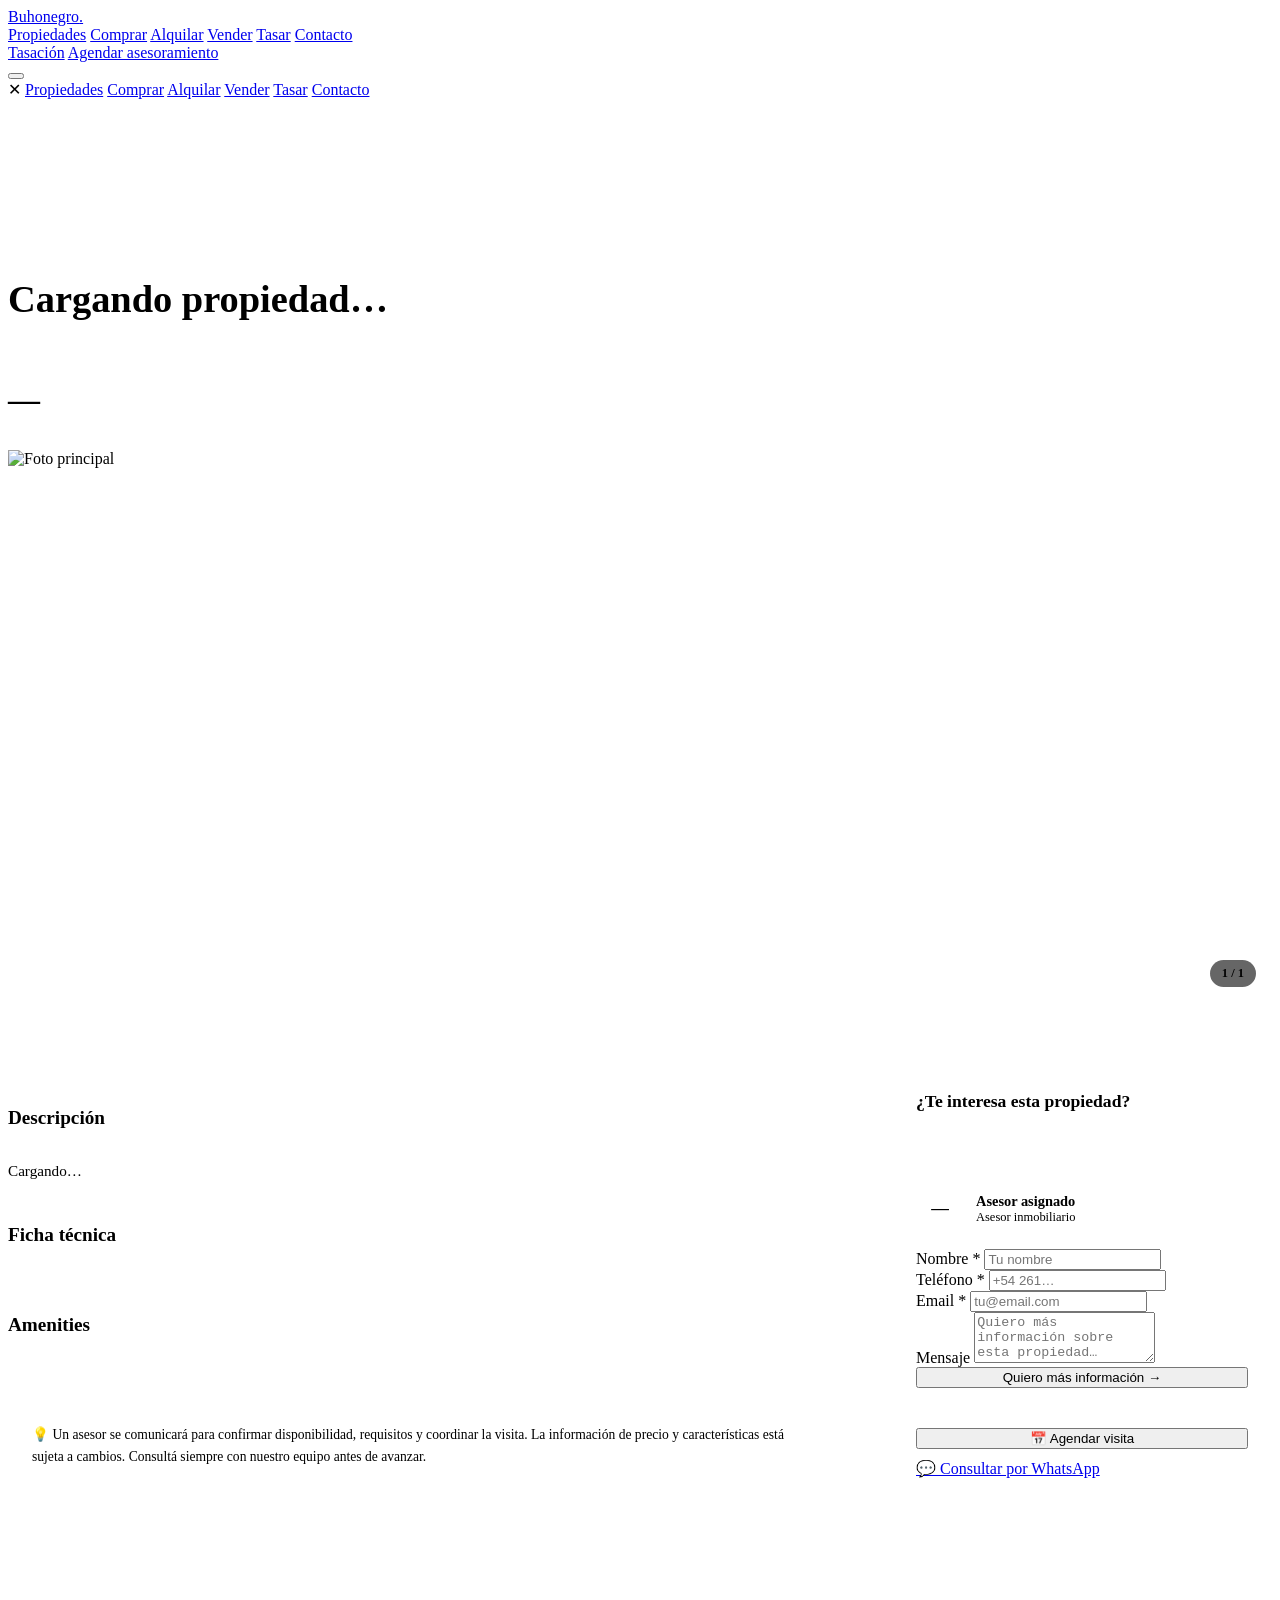
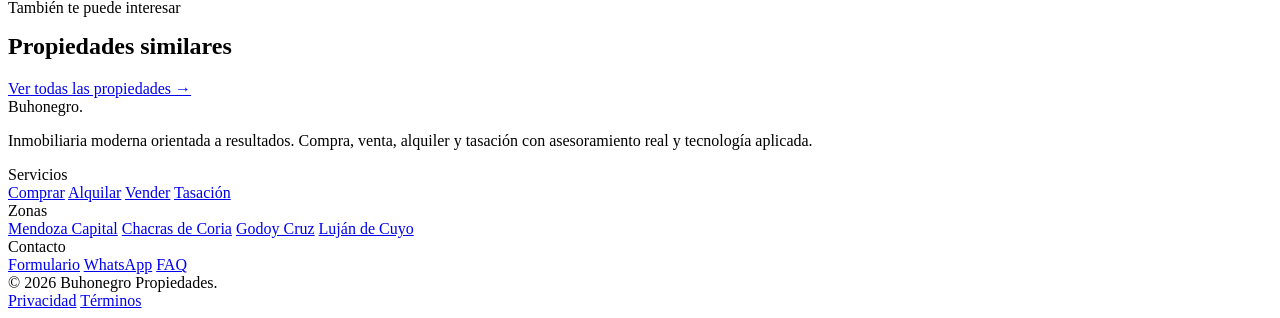
==== propiedad.html @ 172e809d "Add files via upload" ====
<!DOCTYPE html>
<html lang="es">
<head>
  <meta charset="UTF-8" />
  <meta name="viewport" content="width=device-width, initial-scale=1.0" />
  <title>Detalle de propiedad — Buhonegro Propiedades</title>
  <meta name="description" content="Detalle completo de la propiedad. Galería, características, ubicación y formulario de contacto." />
  <link rel="preconnect" href="https://fonts.googleapis.com" />
  <link rel="preconnect" href="https://fonts.gstatic.com" crossorigin />
  <link href="https://fonts.googleapis.com/css2?family=Playfair+Display:wght@400;600;700&family=Inter:wght@400;500;600;700&display=swap" rel="stylesheet" />
  <link rel="stylesheet" href="css/styles.css" />
  <style>
    /* Estilos específicos de ficha */
    .ficha-hero { padding-top: 88px; background: var(--negro); color: var(--blanco); padding-bottom: 0; }
    .ficha-breadcrumb { font-size: .8rem; color: rgba(255,255,255,.45); padding: 20px 0 12px; }
    .ficha-breadcrumb a { color: rgba(255,255,255,.45); transition: color .2s; }
    .ficha-breadcrumb a:hover { color: var(--blanco); }
    .ficha-breadcrumb span { margin: 0 6px; }

    .ficha-header { padding: 16px 0 32px; }
    .ficha-badges { display: flex; gap: 8px; margin-bottom: 14px; }
    .ficha-titulo { font-family: var(--font-titulo); font-size: clamp(1.6rem, 3vw, 2.4rem); font-weight: 700; line-height: 1.2; }
    .ficha-ubicacion { display: flex; align-items: center; gap: 6px; color: rgba(255,255,255,.6); font-size: .9rem; margin-top: 8px; }
    .ficha-precio-bloque { display: flex; align-items: baseline; gap: 12px; margin-top: 16px; }
    .ficha-precio { font-family: var(--font-titulo); font-size: 2rem; font-weight: 700; color: var(--dorado-claro); }
    .ficha-expensas { font-size: .85rem; color: rgba(255,255,255,.5); }

    /* Galería */
    .galeria-wrap { background: var(--negro); padding-bottom: 0; }
    .galeria-principal { position: relative; aspect-ratio: 16/7; overflow: hidden; cursor: pointer; }
    .galeria-principal img { width: 100%; height: 100%; object-fit: cover; transition: transform .5s ease; }
    .galeria-principal:hover img { transform: scale(1.02); }
    .galeria-thumbs { display: flex; gap: 8px; padding: 8px 0 0; overflow-x: auto; }
    .galeria-thumb { width: 120px; flex-shrink: 0; aspect-ratio: 4/3; overflow: hidden; border-radius: 6px; cursor: pointer; opacity: .55; transition: opacity .2s; border: 2px solid transparent; }
    .galeria-thumb:hover, .galeria-thumb.activa { opacity: 1; border-color: var(--dorado); }
    .galeria-thumb img { width: 100%; height: 100%; object-fit: cover; }
    .galeria-contador { position: absolute; bottom: 16px; right: 16px; background: rgba(0,0,0,.6); color: var(--blanco); padding: 6px 12px; border-radius: 999px; font-size: .78rem; font-weight: 600; backdrop-filter: blur(8px); }

    /* Layout de ficha */
    .ficha-body { padding: 56px 0; }
    .ficha-layout { display: grid; grid-template-columns: 1fr 380px; gap: 56px; align-items: start; }
    .ficha-main { }
    .ficha-sidebar { position: sticky; top: 100px; }

    /* Specs */
    .specs-grid { display: grid; grid-template-columns: repeat(3, 1fr); gap: 16px; margin-bottom: 40px; }
    .spec-card { background: var(--crema); border-radius: var(--radio); padding: 18px 16px; text-align: center; }
    .spec-card-valor { font-family: var(--font-titulo); font-size: 1.5rem; font-weight: 700; color: var(--negro); }
    .spec-card-label { font-size: .75rem; color: var(--gris-medio); margin-top: 4px; font-weight: 500; text-transform: uppercase; letter-spacing: .06em; }
    .spec-card-icono { font-size: 1.2rem; margin-bottom: 6px; }

    /* Descripción */
    .ficha-seccion-titulo { font-family: var(--font-titulo); font-size: 1.2rem; font-weight: 700; margin-bottom: 16px; padding-bottom: 12px; border-bottom: 2px solid var(--beige); }
    .ficha-descripcion { font-size: .95rem; color: var(--gris-oscuro); line-height: 1.8; margin-bottom: 40px; }

    /* Amenities */
    .amenities-lista { display: grid; grid-template-columns: repeat(2, 1fr); gap: 10px; margin-bottom: 40px; }
    .amenity-item { display: flex; align-items: center; gap: 8px; font-size: .88rem; color: var(--gris-oscuro); }
    .amenity-check { color: var(--dorado); font-weight: 700; }

    /* Ficha técnica */
    .ficha-tecnica { display: grid; grid-template-columns: 1fr 1fr; gap: 12px; margin-bottom: 40px; }
    .ficha-fila { display: flex; justify-content: space-between; align-items: center; padding: 12px 0; border-bottom: 1px solid var(--beige); }
    .ficha-fila-label { font-size: .83rem; color: var(--gris-medio); font-weight: 500; }
    .ficha-fila-valor { font-size: .88rem; font-weight: 600; color: var(--negro); }

    /* Sidebar card */
    .sidebar-card { background: var(--blanco); border-radius: var(--radio-lg); box-shadow: var(--sombra-l); overflow: hidden; }
    .sidebar-card-header { background: var(--negro); color: var(--blanco); padding: 24px; }
    .sidebar-card-titulo { font-family: var(--font-titulo); font-size: 1.1rem; font-weight: 700; margin-bottom: 6px; }
    .sidebar-card-micro { font-size: .8rem; color: rgba(255,255,255,.6); line-height: 1.5; }
    .sidebar-card-body { padding: 24px; }
    .sidebar-acciones { display: flex; flex-direction: column; gap: 10px; margin-top: 20px; padding-top: 20px; border-top: 1px solid var(--beige); }
    .asesor-info { display: flex; align-items: center; gap: 12px; margin-bottom: 16px; }
    .asesor-avatar { width: 48px; height: 48px; border-radius: 50%; background: var(--beige); display: flex; align-items: center; justify-content: center; font-family: var(--font-titulo); font-size: 1.1rem; font-weight: 700; color: var(--dorado); flex-shrink: 0; }
    .asesor-nombre { font-weight: 700; font-size: .9rem; }
    .asesor-rol { font-size: .78rem; color: var(--gris-medio); }

    /* Propiedades similares */
    .similares-grid { display: grid; grid-template-columns: repeat(3, 1fr); gap: 20px; }

    @media (max-width: 900px) {
      .ficha-layout { grid-template-columns: 1fr; }
      .ficha-sidebar { position: relative; top: 0; }
      .specs-grid { grid-template-columns: repeat(2, 1fr); }
      .similares-grid { grid-template-columns: 1fr 1fr; }
      .ficha-tecnica { grid-template-columns: 1fr; }
    }
    @media (max-width: 600px) {
      .specs-grid { grid-template-columns: repeat(2, 1fr); }
      .similares-grid { grid-template-columns: 1fr; }
      .amenities-lista { grid-template-columns: 1fr; }
    }
  </style>
</head>
<body>

<!-- HEADER reutilizado -->
<header id="header">
  <div class="container">
    <div class="header-inner">
      <a href="index.html" class="logo">Buhonegro<span>.</span></a>
      <nav id="nav-desktop">
        <a href="index.html#propiedades" class="nav-link">Propiedades</a>
        <a href="index.html#comprar"     class="nav-link">Comprar</a>
        <a href="index.html#alquilar"    class="nav-link">Alquilar</a>
        <a href="index.html#vender"      class="nav-link">Vender</a>
        <a href="index.html#tasacion"    class="nav-link">Tasar</a>
        <a href="index.html#contacto"    class="nav-link">Contacto</a>
      </nav>
      <div class="header-ctas">
        <a href="index.html#tasacion" class="btn-header-secundario">Tasación</a>
        <a href="index.html#contacto" class="btn-header-primario">Agendar asesoramiento</a>
      </div>
      <button class="menu-toggle" id="menu-toggle" aria-label="Abrir menú">
        <span></span><span></span><span></span>
      </button>
    </div>
  </div>
</header>

<div class="nav-mobile" id="nav-mobile">
  <span class="nav-mobile-close" id="nav-mobile-close">✕</span>
  <a href="index.html#propiedades" class="nav-link">Propiedades</a>
  <a href="index.html#comprar"     class="nav-link">Comprar</a>
  <a href="index.html#alquilar"    class="nav-link">Alquilar</a>
  <a href="index.html#vender"      class="nav-link">Vender</a>
  <a href="index.html#tasacion"    class="nav-link">Tasar</a>
  <a href="index.html#contacto"    class="nav-link">Contacto</a>
</div>


<!-- HERO / HEADER FICHA -->
<div class="ficha-hero">
  <div class="container">
    <div class="ficha-breadcrumb">
      <a href="index.html">Inicio</a>
      <span>/</span>
      <a href="index.html#propiedades">Propiedades</a>
      <span>/</span>
      <span id="breadcrumb-titulo">Cargando…</span>
    </div>
    <div class="ficha-header">
      <div class="ficha-badges" id="ficha-badges"></div>
      <h1 class="ficha-titulo" id="ficha-titulo">Cargando propiedad…</h1>
      <div class="ficha-ubicacion" id="ficha-ubicacion">
        <svg width="14" height="14" viewBox="0 0 24 24" fill="none" stroke="currentColor" stroke-width="2.5"><path d="M21 10c0 7-9 13-9 13s-9-6-9-13a9 9 0 0118 0z"/><circle cx="12" cy="10" r="3"/></svg>
        <span id="ficha-ubicacion-texto">—</span>
      </div>
      <div class="ficha-precio-bloque">
        <div class="ficha-precio" id="ficha-precio">—</div>
        <div class="ficha-expensas" id="ficha-expensas"></div>
      </div>
    </div>
  </div>

  <!-- Galería -->
  <div class="galeria-wrap">
    <div class="container">
      <div class="galeria-principal" id="galeria-principal">
        <img id="galeria-img-principal" src="" alt="Foto principal" />
        <div class="galeria-contador" id="galeria-contador">1 / 1</div>
      </div>
      <div class="galeria-thumbs" id="galeria-thumbs"></div>
    </div>
  </div>
</div>


<!-- CUERPO DE FICHA -->
<div class="ficha-body">
  <div class="container">
    <div class="ficha-layout">

      <!-- Columna principal -->
      <div class="ficha-main">

        <!-- Specs destacadas -->
        <div class="specs-grid" id="specs-grid"></div>

        <!-- Descripción -->
        <div>
          <div class="ficha-seccion-titulo">Descripción</div>
          <p class="ficha-descripcion" id="ficha-descripcion">Cargando…</p>
        </div>

        <!-- Ficha técnica -->
        <div>
          <div class="ficha-seccion-titulo">Ficha técnica</div>
          <div class="ficha-tecnica" id="ficha-tecnica"></div>
        </div>

        <!-- Amenities -->
        <div id="seccion-amenities" class="hidden">
          <div class="ficha-seccion-titulo">Amenities</div>
          <div class="amenities-lista" id="amenities-lista"></div>
        </div>

        <!-- Microcopy -->
        <div style="background:var(--crema);border-radius:var(--radio);padding:20px 24px;margin-bottom:40px;font-size:.85rem;color:var(--gris-medio);line-height:1.6;">
          💡 Un asesor se comunicará para confirmar disponibilidad, requisitos y coordinar la visita. La información de precio y características está sujeta a cambios. Consultá siempre con nuestro equipo antes de avanzar.
        </div>

      </div><!-- /.ficha-main -->


      <!-- Sidebar fijo -->
      <aside class="ficha-sidebar">
        <div class="sidebar-card">
          <div class="sidebar-card-header">
            <div class="sidebar-card-titulo">¿Te interesa esta propiedad?</div>
            <div class="sidebar-card-micro">Completá el formulario y un asesor te responde a la brevedad.</div>
          </div>
          <div class="sidebar-card-body">
            <div class="asesor-info" id="asesor-info">
              <div class="asesor-avatar" id="asesor-avatar">—</div>
              <div>
                <div class="asesor-nombre" id="asesor-nombre">Asesor asignado</div>
                <div class="asesor-rol">Asesor inmobiliario</div>
              </div>
            </div>

            <form id="form-ficha" data-canal="ficha">
              <input type="hidden" name="propiedadConsultada" id="campo-propiedad-id" value="" />
              <div class="campo">
                <label>Nombre *</label>
                <input type="text" name="nombre" required placeholder="Tu nombre" />
              </div>
              <div class="campo">
                <label>Teléfono *</label>
                <input type="tel" name="telefono" required placeholder="+54 261…" />
              </div>
              <div class="campo">
                <label>Email *</label>
                <input type="email" name="email" required placeholder="tu@email.com" />
              </div>
              <div class="campo">
                <label>Mensaje</label>
                <textarea name="mensaje" rows="3" placeholder="Quiero más información sobre esta propiedad…"></textarea>
              </div>
              <button type="submit" class="btn btn-primario" style="width:100%;justify-content:center;">Quiero más información →</button>
            </form>

            <div class="sidebar-acciones">
              <button id="btn-agendar-visita" class="btn btn-dorado" style="justify-content:center;">📅 Agendar visita</button>
              <a id="btn-wsp-ficha" href="#" class="btn btn-wsp" style="justify-content:center;" target="_blank">💬 Consultar por WhatsApp</a>
            </div>
          </div>
        </div>
      </aside>

    </div><!-- /.ficha-layout -->
  </div><!-- /.container -->
</div><!-- /.ficha-body -->


<!-- PROPIEDADES SIMILARES -->
<section class="seccion seccion-beige">
  <div class="container">
    <div class="seccion-header">
      <p class="eyebrow">También te puede interesar</p>
      <h2 class="titulo-md" style="margin-top:8px;">Propiedades similares</h2>
    </div>
    <div class="similares-grid" id="similares-grid"></div>
    <div class="text-center mt-48">
      <a href="index.html#propiedades" class="btn btn-borde btn-lg">Ver todas las propiedades →</a>
    </div>
  </div>
</section>


<!-- FOOTER -->
<footer id="footer">
  <div class="container">
    <div class="footer-grid">
      <div>
        <div class="footer-logo">Buhonegro<span>.</span></div>
        <p class="footer-desc">Inmobiliaria moderna orientada a resultados. Compra, venta, alquiler y tasación con asesoramiento real y tecnología aplicada.</p>
      </div>
      <div>
        <div class="footer-col-titulo">Servicios</div>
        <div class="footer-links">
          <a href="index.html#comprar"   class="footer-link">Comprar</a>
          <a href="index.html#alquilar"  class="footer-link">Alquilar</a>
          <a href="index.html#vender"    class="footer-link">Vender</a>
          <a href="index.html#tasacion"  class="footer-link">Tasación</a>
        </div>
      </div>
      <div>
        <div class="footer-col-titulo">Zonas</div>
        <div class="footer-links">
          <a href="index.html#zonas" class="footer-link">Mendoza Capital</a>
          <a href="index.html#zonas" class="footer-link">Chacras de Coria</a>
          <a href="index.html#zonas" class="footer-link">Godoy Cruz</a>
          <a href="index.html#zonas" class="footer-link">Luján de Cuyo</a>
        </div>
      </div>
      <div>
        <div class="footer-col-titulo">Contacto</div>
        <div class="footer-links">
          <a href="index.html#contacto" class="footer-link">Formulario</a>
          <a href="#" class="footer-link" id="footer-wsp">WhatsApp</a>
          <a href="index.html#faq"      class="footer-link">FAQ</a>
        </div>
      </div>
    </div>
    <div class="footer-bottom">
      <div class="footer-copy">© 2026 Buhonegro Propiedades.</div>
      <div class="footer-legal">
        <a href="#">Privacidad</a>
        <a href="#">Términos</a>
      </div>
    </div>
  </div>
</footer>

<div class="toast" id="toast"></div>

<script src="js/data.js"></script>
<script>
// ── Lógica de ficha individual ────────────────────────────────

document.addEventListener('DOMContentLoaded', () => {
  initHeaderFicha();
  initMenuMobileFicha();
  cargarPropiedad();
});

function initHeaderFicha() {
  const header = document.getElementById('header');
  if (!header) return;
  const onScroll = () => header.classList.toggle('scrolled', window.scrollY > 60);
  window.addEventListener('scroll', onScroll, { passive: true });
  onScroll();
}

function initMenuMobileFicha() {
  const toggle = document.getElementById('menu-toggle');
  const nav    = document.getElementById('nav-mobile');
  const close  = document.getElementById('nav-mobile-close');
  if (!toggle || !nav) return;
  toggle.addEventListener('click', () => nav.classList.add('abierto'));
  close?.addEventListener('click',  () => nav.classList.remove('abierto'));
}

function cargarPropiedad() {
  const params = new URLSearchParams(window.location.search);
  const id = params.get('id');

  const prop = id ? PROPIEDADES.find(p => p.id === id) : PROPIEDADES[0];

  if (!prop) {
    document.getElementById('ficha-titulo').textContent = 'Propiedad no encontrada';
    return;
  }

  // Meta / title
  document.title = `${prop.titulo} — Buhonegro Propiedades`;

  // Breadcrumb
  document.getElementById('breadcrumb-titulo').textContent = prop.titulo;

  // Badges
  const badges = document.getElementById('ficha-badges');
  const op = prop.tipoOperacion === 'venta' ? 'Venta' : 'Alquiler';
  const cls = prop.tipoOperacion === 'venta' ? 'badge-venta' : 'badge-alquiler';
  badges.innerHTML = `<span class="card-badge ${cls}" style="position:relative;top:auto;left:auto;">${op}</span>
    ${prop.destacado ? '<span class="card-badge badge-destacada" style="position:relative;top:auto;left:auto;">⭐ Destacada</span>' : ''}`;

  // Título y ubicación
  document.getElementById('ficha-titulo').textContent = prop.titulo;
  document.getElementById('ficha-ubicacion-texto').textContent = `${prop.barrio}, ${prop.localidad}`;
  document.getElementById('ficha-descripcion').textContent = prop.descripcion;

  // Precio
  const sym = prop.moneda === 'USD' ? 'USD ' : '$ ';
  document.getElementById('ficha-precio').textContent = sym + prop.precio.toLocaleString('es-AR');
  if (prop.expensas) {
    document.getElementById('ficha-expensas').textContent = `+ $${prop.expensas.toLocaleString('es-AR')} expensas`;
  }

  // Galería
  construirGaleria(prop);

  // Specs grid
  construirSpecs(prop);

  // Ficha técnica
  construirFichaTecnica(prop);

  // Amenities
  if (prop.amenities?.length) {
    const sec = document.getElementById('seccion-amenities');
    const lista = document.getElementById('amenities-lista');
    sec.classList.remove('hidden');
    prop.amenities.forEach(a => {
      const div = document.createElement('div');
      div.className = 'amenity-item';
      div.innerHTML = `<span class="amenity-check">✓</span> ${a}`;
      lista.appendChild(div);
    });
  }

  // Asesor
  const asesor = prop.asesorAsignado || 'Equipo Buhonegro';
  const iniciales = asesor.split(' ').map(n => n[0]).join('').slice(0,2);
  document.getElementById('asesor-avatar').textContent = iniciales;
  document.getElementById('asesor-nombre').textContent = asesor;

  // Campo oculto formulario
  document.getElementById('campo-propiedad-id').value = prop.id;

  // WhatsApp
  const wspUrl = `https://wa.me/${CONFIG.whatsapp}?text=Hola%2C%20me%20interesa%20la%20propiedad%20"${encodeURIComponent(prop.titulo)}"`;
  const btnWsp = document.getElementById('btn-wsp-ficha');
  if (btnWsp) btnWsp.href = wspUrl;
  const footerWsp = document.getElementById('footer-wsp');
  if (footerWsp) footerWsp.href = wspUrl;

  // Agendar visita
  document.getElementById('btn-agendar-visita')?.addEventListener('click', () => {
    const msg = `Hola%2C%20quiero%20agendar%20una%20visita%20para%20la%20propiedad%20"${encodeURIComponent(prop.titulo)}"`;
    window.open(`https://wa.me/${CONFIG.whatsapp}?text=${msg}`, '_blank');
  });

  // Formulario
  document.getElementById('form-ficha')?.addEventListener('submit', async e => {
    e.preventDefault();
    const form = e.target;
    const btn = form.querySelector('button[type="submit"]');
    const original = btn.textContent;
    btn.textContent = 'Enviando…'; btn.disabled = true;

    const data = Object.fromEntries(new FormData(form));
    const lead = {
      ...data,
      tipoConsulta: 'ficha',
      canalOrigen: 'ficha',
      propiedadConsultada: prop.id,
      fechaConsulta: new Date().toISOString(),
    };

    try {
      if (CONFIG.webhook && CONFIG.webhook !== 'https://tu-webhook-aqui.com/leads') {
        await fetch(CONFIG.webhook, { method: 'POST', headers: { 'Content-Type': 'application/json' }, body: JSON.stringify(lead) });
      }
      const leads = JSON.parse(localStorage.getItem('buhonegro_leads') || '[]');
      leads.push(lead);
      localStorage.setItem('buhonegro_leads', JSON.stringify(leads));
      form.reset();
      mostrarToastFicha('✅ Consulta enviada. Te respondemos pronto.', 'exito');
    } catch {
      mostrarToastFicha('Hubo un error. Contactanos por WhatsApp.', 'error');
    } finally {
      btn.textContent = original; btn.disabled = false;
    }
  });

  // Similares
  construirSimilares(prop);
}

function construirGaleria(prop) {
  const imgs = prop.imagenes?.length ? prop.imagenes : ['https://images.unsplash.com/photo-1560518883-ce09059eeffa?w=800&q=80'];
  const principal = document.getElementById('galeria-img-principal');
  const thumbs = document.getElementById('galeria-thumbs');
  const contador = document.getElementById('galeria-contador');
  let actual = 0;

  function setImagen(i) {
    actual = i;
    principal.src = imgs[i];
    contador.textContent = `${i + 1} / ${imgs.length}`;
    thumbs.querySelectorAll('.galeria-thumb').forEach((t, j) => t.classList.toggle('activa', j === i));
  }

  principal.src = imgs[0];
  contador.textContent = `1 / ${imgs.length}`;
  principal.parentElement.addEventListener('click', () => setImagen((actual + 1) % imgs.length));

  imgs.forEach((src, i) => {
    const div = document.createElement('div');
    div.className = `galeria-thumb${i === 0 ? ' activa' : ''}`;
    div.innerHTML = `<img src="${src}" alt="Foto ${i+1}" loading="lazy" />`;
    div.addEventListener('click', () => setImagen(i));
    thumbs.appendChild(div);
  });
}

function construirSpecs(prop) {
  const grid = document.getElementById('specs-grid');
  const specs = [
    { icono: '📐', valor: prop.superficieCubierta ? `${prop.superficieCubierta} m²` : '—', label: 'Sup. cubierta' },
    { icono: '🌿', valor: prop.superficieTotal ? `${prop.superficieTotal} m²` : '—', label: 'Sup. total' },
    { icono: '🛏', valor: prop.dormitorios || '—', label: 'Dormitorios' },
    { icono: '🚿', valor: prop.banos || '—', label: 'Baños' },
    { icono: '🚗', valor: prop.cocheras || '—', label: 'Cocheras' },
    { icono: '🏠', valor: prop.ambientes || '—', label: 'Ambientes' },
  ];
  specs.forEach(s => {
    const card = document.createElement('div');
    card.className = 'spec-card';
    card.innerHTML = `<div class="spec-card-icono">${s.icono}</div><div class="spec-card-valor">${s.valor}</div><div class="spec-card-label">${s.label}</div>`;
    grid.appendChild(card);
  });
}

function construirFichaTecnica(prop) {
  const items = [
    ['Operación', prop.tipoOperacion === 'venta' ? 'Venta' : 'Alquiler'],
    ['Tipo', prop.tipoPropiedad],
    ['Localidad', prop.localidad],
    ['Barrio', prop.barrio],
    ['Ambientes', prop.ambientes || '—'],
    ['Dormitorios', prop.dormitorios || '—'],
    ['Baños', prop.banos || '—'],
    ['Cocheras', prop.cocheras || '—'],
    ['Sup. cubierta', prop.superficieCubierta ? `${prop.superficieCubierta} m²` : '—'],
    ['Sup. total', prop.superficieTotal ? `${prop.superficieTotal} m²` : '—'],
    ['Moneda', prop.moneda || '—'],
    ['Expensas', prop.expensas ? `$${prop.expensas.toLocaleString('es-AR')}` : 'Sin expensas'],
    ['Estado', prop.disponible ? 'Disponible' : 'No disponible'],
    ['Asesor asignado', prop.asesorAsignado || '—'],
  ];

  const cont = document.getElementById('ficha-tecnica');
  const col1 = document.createElement('div');
  const col2 = document.createElement('div');

  items.forEach((item, i) => {
    const fila = document.createElement('div');
    fila.className = 'ficha-fila';
    fila.innerHTML = `<span class="ficha-fila-label">${item[0]}</span><span class="ficha-fila-valor">${item[1]}</span>`;
    (i % 2 === 0 ? col1 : col2).appendChild(fila);
  });

  cont.appendChild(col1);
  cont.appendChild(col2);
}

function construirSimilares(prop) {
  const grid = document.getElementById('similares-grid');
  if (!grid) return;
  const similares = PROPIEDADES.filter(p => p.id !== prop.id && p.tipoOperacion === prop.tipoOperacion && p.disponible).slice(0, 3);
  similares.forEach(p => {
    const img = p.imagenes[0] || '';
    const sym = p.moneda === 'USD' ? 'USD ' : '$ ';
    const card = document.createElement('article');
    card.className = 'card-propiedad';
    card.innerHTML = `
      <div class="card-imagen" style="aspect-ratio:4/3;">
        <img src="${img}" alt="${p.titulo}" loading="lazy" />
        <span class="card-badge ${p.tipoOperacion === 'venta' ? 'badge-venta' : 'badge-alquiler'}">${p.tipoOperacion === 'venta' ? 'Venta' : 'Alquiler'}</span>
      </div>
      <div class="card-body">
        <div class="card-precio">${sym}${p.precio.toLocaleString('es-AR')}</div>
        <h3 class="card-titulo">${p.titulo}</h3>
        <div class="card-ubicacion">${p.barrio}, ${p.localidad}</div>
        <div class="card-actions" style="margin-top:14px;">
          <a href="${p.linkDetalle}" class="btn btn-primario btn-sm">Ver propiedad</a>
        </div>
      </div>`;
    grid.appendChild(card);
  });
}

function mostrarToastFicha(msg, tipo) {
  const t = document.getElementById('toast');
  if (!t) return;
  t.textContent = msg;
  t.className = `toast ${tipo} visible`;
  setTimeout(() => t.classList.remove('visible'), 4000);
}
</script>
</body>
</html>
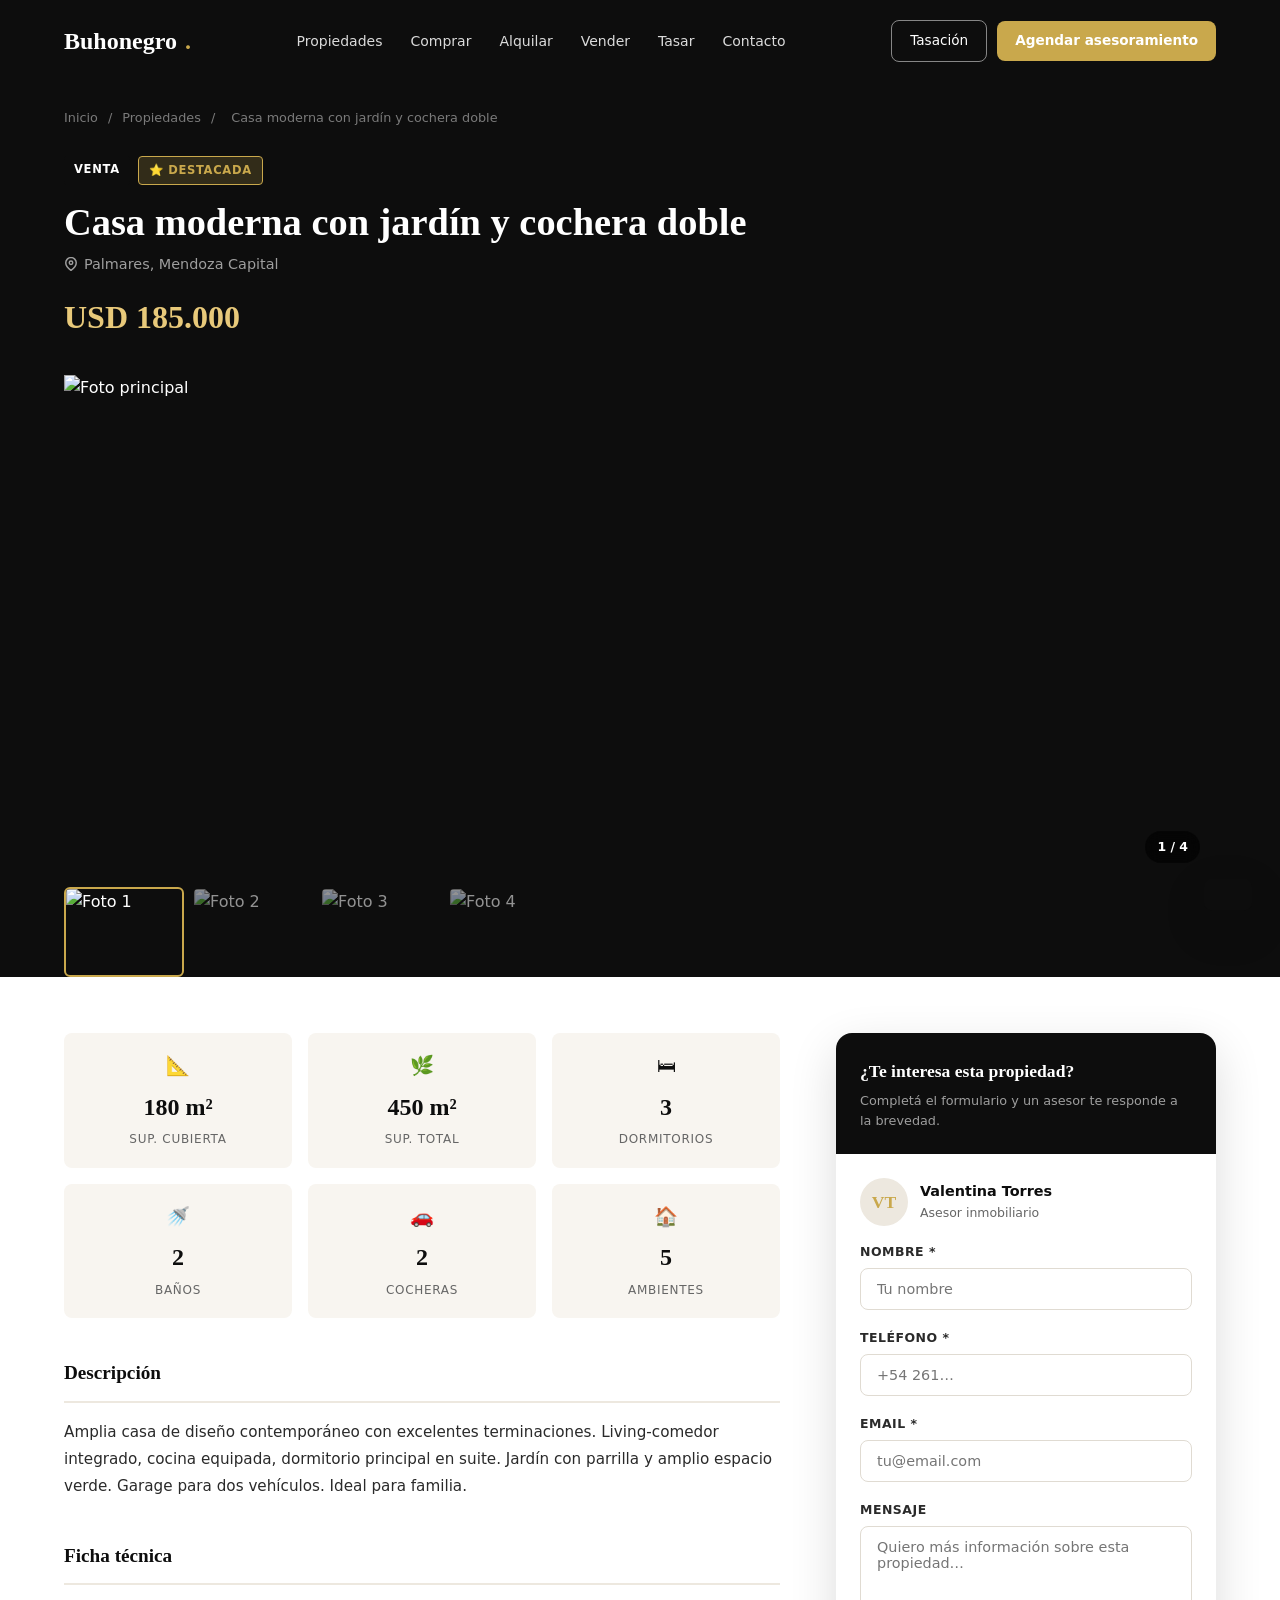
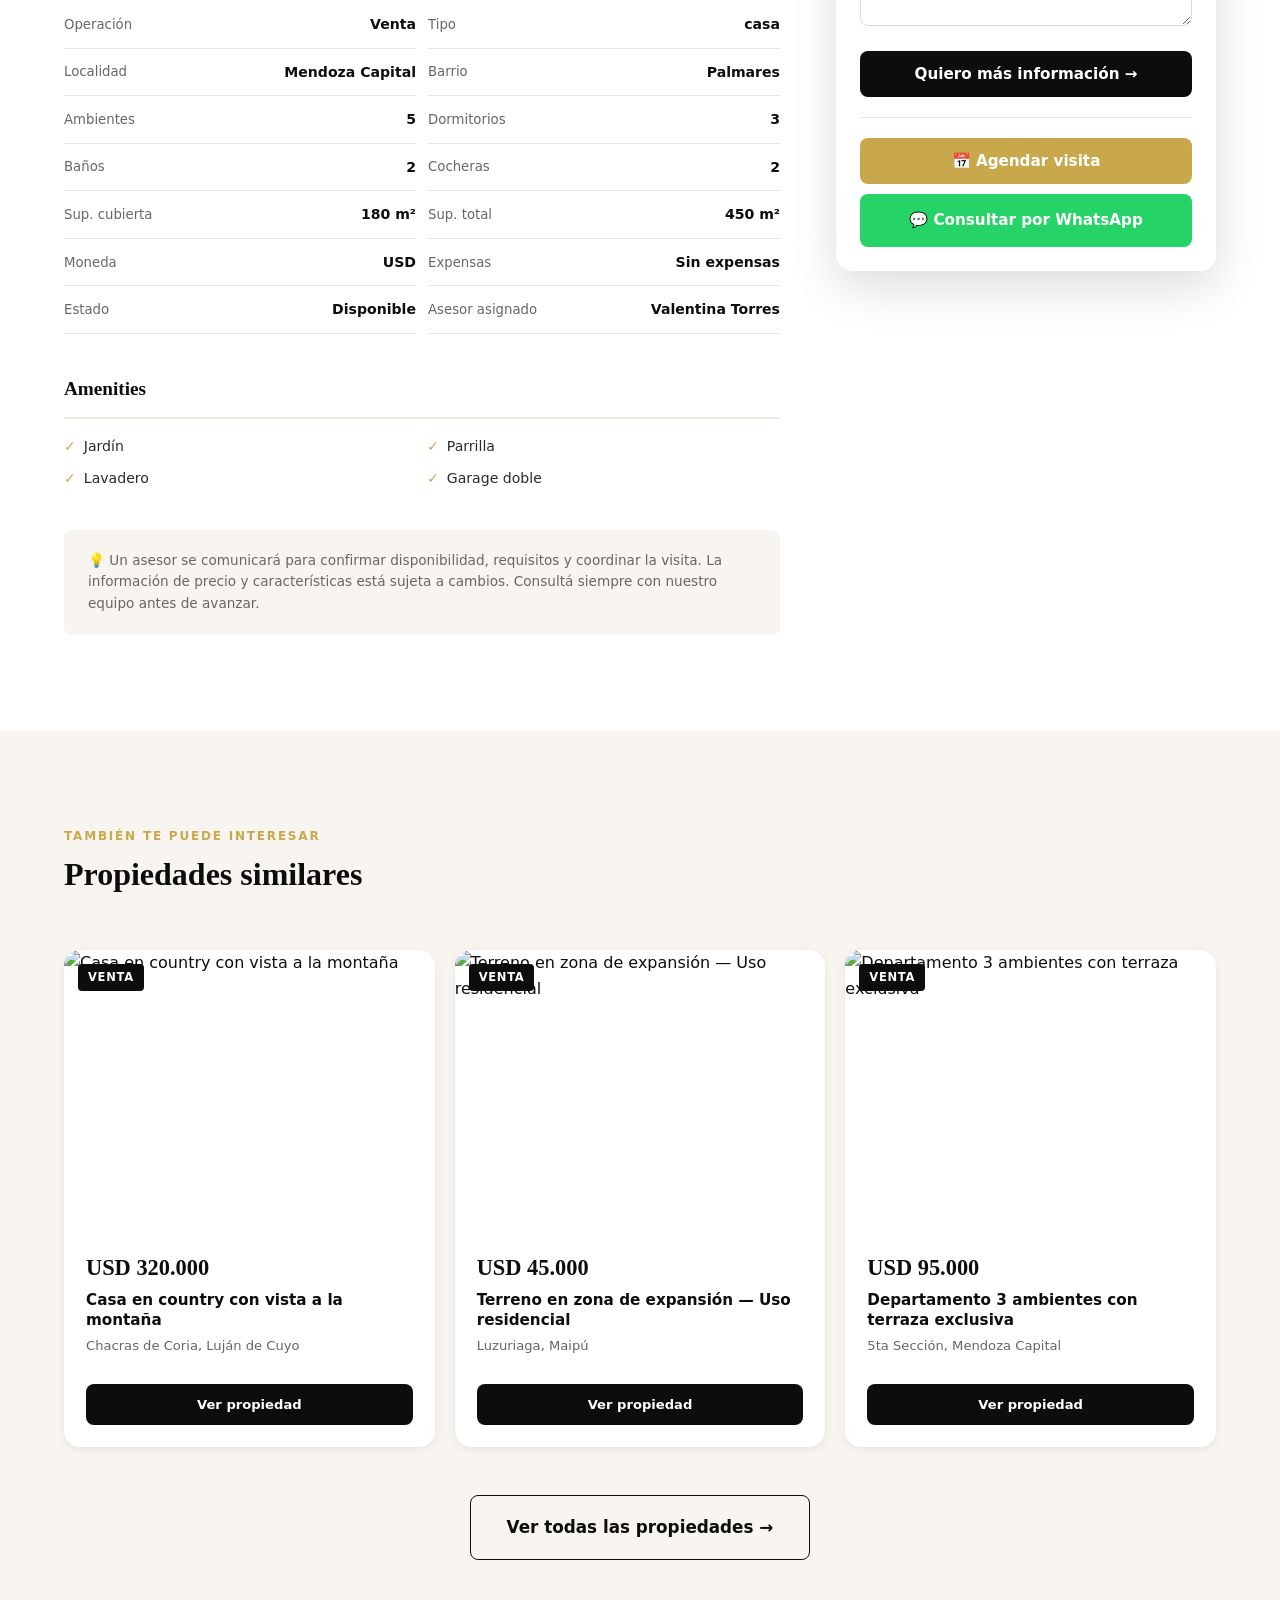
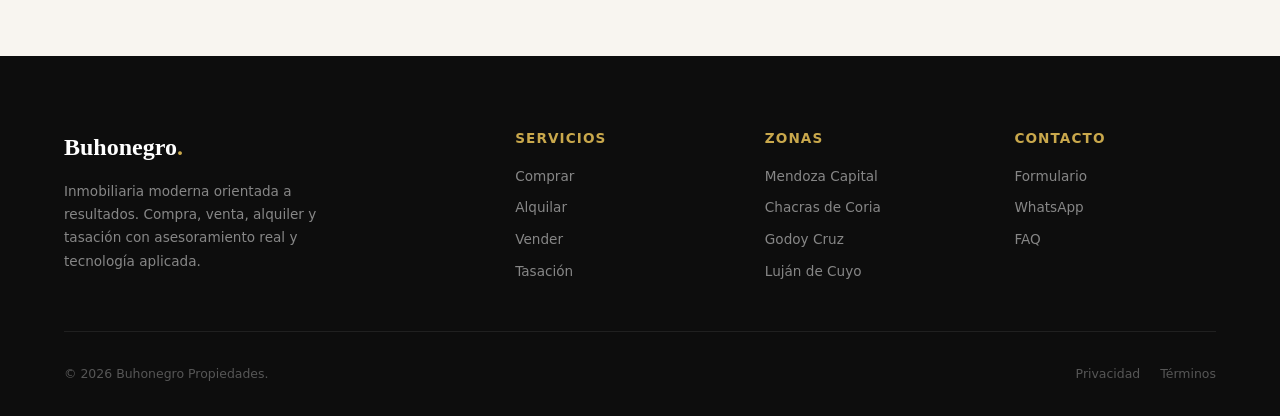
==== commit e8ac34a5: "Add files via upload" ====
--- a/propiedad.html
+++ b/propiedad.html
@@ -8,7 +8,7 @@
   <link rel="preconnect" href="https://fonts.googleapis.com" />
   <link rel="preconnect" href="https://fonts.gstatic.com" crossorigin />
   <link href="https://fonts.googleapis.com/css2?family=Playfair+Display:wght@400;600;700&family=Inter:wght@400;500;600;700&display=swap" rel="stylesheet" />
-  <link rel="stylesheet" href="css/styles.css" />
+  <link rel="stylesheet" href="styles.css" />
   <style>
     /* Estilos específicos de ficha */
     .ficha-hero { padding-top: 88px; background: var(--negro); color: var(--blanco); padding-bottom: 0; }
@@ -316,7 +316,7 @@
 
 <div class="toast" id="toast"></div>
 
-<script src="js/data.js"></script>
+<script src="data.js"></script>
 <script>
 // ── Lógica de ficha individual ────────────────────────────────
 
--- a/styles.css
+++ b/styles.css
@@ -0,0 +1,612 @@
+/* ============================================================
+   STYLES.CSS — Buhonegro Propiedades
+   Estética premium: blanco, negro, dorado, beige
+   ============================================================ */
+
+/* ── Variables ─────────────────────────────────────────────── */
+:root {
+  --negro:       #0d0d0d;
+  --blanco:      #ffffff;
+  --crema:       #f8f5f0;
+  --beige:       #ede8df;
+  --dorado:      #c9a84c;
+  --dorado-claro:#e8c97a;
+  --gris-oscuro: #2a2a2a;
+  --gris-medio:  #666666;
+  --gris-claro:  #ababab;
+  --gris-fondo:  #f2f2f2;
+  --borde:       #e0dbd2;
+
+  --font-titulo: 'Playfair Display', Georgia, serif;
+  --font-cuerpo: 'Inter', system-ui, sans-serif;
+
+  --sombra-s: 0 2px 8px rgba(0,0,0,.07);
+  --sombra-m: 0 6px 24px rgba(0,0,0,.10);
+  --sombra-l: 0 16px 48px rgba(0,0,0,.14);
+
+  --radio:    8px;
+  --radio-lg: 16px;
+  --transicion: .3s ease;
+}
+
+/* ── Reset ─────────────────────────────────────────────────── */
+*, *::before, *::after { box-sizing: border-box; margin: 0; padding: 0; }
+html { scroll-behavior: smooth; font-size: 16px; }
+body { font-family: var(--font-cuerpo); color: var(--negro); background: var(--blanco); line-height: 1.6; overflow-x: hidden; }
+img  { display: block; max-width: 100%; }
+a    { color: inherit; text-decoration: none; }
+ul, ol { list-style: none; }
+button, input, select, textarea { font-family: inherit; font-size: inherit; border: none; outline: none; background: none; }
+button { cursor: pointer; }
+
+/* ── Utilidades ────────────────────────────────────────────── */
+.container { max-width: 1200px; margin: 0 auto; padding: 0 24px; }
+.container-wide { max-width: 1400px; margin: 0 auto; padding: 0 24px; }
+.grid-2 { display: grid; grid-template-columns: repeat(2, 1fr); gap: 32px; }
+.grid-3 { display: grid; grid-template-columns: repeat(3, 1fr); gap: 32px; }
+.grid-4 { display: grid; grid-template-columns: repeat(4, 1fr); gap: 24px; }
+.flex    { display: flex; }
+.flex-center { display: flex; align-items: center; justify-content: center; }
+.flex-between { display: flex; align-items: center; justify-content: space-between; }
+.text-center { text-align: center; }
+.mt-4  { margin-top: 4px; }
+.mt-8  { margin-top: 8px; }
+.mt-16 { margin-top: 16px; }
+.mt-24 { margin-top: 24px; }
+.mt-32 { margin-top: 32px; }
+.mt-48 { margin-top: 48px; }
+.hidden { display: none !important; }
+
+/* ── Tipografía ────────────────────────────────────────────── */
+.titulo-xl { font-family: var(--font-titulo); font-size: clamp(2.4rem, 5vw, 4rem); font-weight: 700; line-height: 1.15; letter-spacing: -.02em; }
+.titulo-lg { font-family: var(--font-titulo); font-size: clamp(1.8rem, 3.5vw, 2.8rem); font-weight: 700; line-height: 1.2; letter-spacing: -.01em; }
+.titulo-md { font-family: var(--font-titulo); font-size: clamp(1.4rem, 2.5vw, 2rem); font-weight: 600; line-height: 1.25; }
+.titulo-sm { font-family: var(--font-titulo); font-size: 1.2rem; font-weight: 600; }
+.eyebrow   { font-size: .75rem; font-weight: 600; letter-spacing: .15em; text-transform: uppercase; color: var(--dorado); }
+.bajada    { font-size: 1.1rem; color: var(--gris-medio); line-height: 1.7; max-width: 600px; }
+.bajada-centro { margin: 0 auto; text-align: center; }
+
+/* ── Botones ───────────────────────────────────────────────── */
+.btn {
+  display: inline-flex; align-items: center; gap: 8px;
+  padding: 14px 28px; border-radius: var(--radio);
+  font-weight: 600; font-size: .95rem;
+  transition: var(--transicion); white-space: nowrap;
+}
+.btn-primario { background: var(--negro); color: var(--blanco); }
+.btn-primario:hover { background: var(--gris-oscuro); transform: translateY(-1px); box-shadow: var(--sombra-m); }
+.btn-dorado { background: var(--dorado); color: var(--blanco); }
+.btn-dorado:hover { background: var(--dorado-claro); transform: translateY(-1px); box-shadow: var(--sombra-m); }
+.btn-borde { border: 1.5px solid var(--negro); color: var(--negro); }
+.btn-borde:hover { background: var(--negro); color: var(--blanco); }
+.btn-borde-blanco { border: 1.5px solid rgba(255,255,255,.7); color: var(--blanco); }
+.btn-borde-blanco:hover { background: rgba(255,255,255,.15); }
+.btn-ghost { color: var(--dorado); font-weight: 600; padding: 0; gap: 4px; }
+.btn-ghost:hover { gap: 8px; }
+.btn-wsp { background: #25D366; color: var(--blanco); }
+.btn-wsp:hover { background: #1ebe5c; transform: translateY(-1px); }
+.btn-sm { padding: 9px 18px; font-size: .85rem; }
+.btn-lg { padding: 18px 36px; font-size: 1.05rem; }
+
+/* ── Sección genérica ──────────────────────────────────────── */
+.seccion { padding: 96px 0; }
+.seccion-beige { background: var(--crema); }
+.seccion-negro { background: var(--negro); color: var(--blanco); }
+.seccion-header { margin-bottom: 56px; }
+.seccion-header .bajada { margin-top: 16px; }
+
+/* ── HEADER ────────────────────────────────────────────────── */
+#header {
+  position: fixed; top: 0; left: 0; right: 0; z-index: 1000;
+  padding: 20px 0;
+  transition: background var(--transicion), padding var(--transicion), box-shadow var(--transicion);
+}
+#header.scrolled {
+  background: rgba(255,255,255,.97);
+  backdrop-filter: blur(12px);
+  padding: 12px 0;
+  box-shadow: 0 1px 24px rgba(0,0,0,.08);
+}
+.header-inner { display: flex; align-items: center; justify-content: space-between; gap: 24px; }
+.logo {
+  font-family: var(--font-titulo); font-size: 1.5rem; font-weight: 700;
+  color: var(--blanco); transition: color var(--transicion);
+  display: flex; align-items: center; gap: 8px;
+}
+.logo span { color: var(--dorado); }
+#header.scrolled .logo { color: var(--negro); }
+
+nav { display: flex; align-items: center; gap: 4px; }
+.nav-link {
+  padding: 8px 12px; border-radius: 6px;
+  font-size: .875rem; font-weight: 500;
+  color: rgba(255,255,255,.85); transition: var(--transicion);
+}
+.nav-link:hover { color: var(--blanco); background: rgba(255,255,255,.1); }
+#header.scrolled .nav-link { color: var(--gris-oscuro); }
+#header.scrolled .nav-link:hover { color: var(--negro); background: var(--gris-fondo); }
+
+.header-ctas { display: flex; align-items: center; gap: 10px; }
+.btn-header-secundario {
+  padding: 9px 18px; border-radius: var(--radio); font-size: .85rem; font-weight: 500;
+  border: 1.5px solid rgba(255,255,255,.5); color: var(--blanco);
+  transition: var(--transicion);
+}
+.btn-header-secundario:hover { border-color: var(--blanco); background: rgba(255,255,255,.1); }
+#header.scrolled .btn-header-secundario { border-color: var(--borde); color: var(--negro); }
+#header.scrolled .btn-header-secundario:hover { background: var(--gris-fondo); }
+.btn-header-primario {
+  padding: 9px 18px; border-radius: var(--radio); font-size: .85rem; font-weight: 600;
+  background: var(--dorado); color: var(--blanco); transition: var(--transicion);
+}
+.btn-header-primario:hover { background: var(--dorado-claro); }
+
+.menu-toggle { display: none; flex-direction: column; gap: 5px; padding: 4px; cursor: pointer; }
+.menu-toggle span { width: 24px; height: 2px; background: var(--blanco); transition: var(--transicion); border-radius: 2px; }
+#header.scrolled .menu-toggle span { background: var(--negro); }
+
+/* ── HERO ──────────────────────────────────────────────────── */
+#hero {
+  position: relative; min-height: 100vh;
+  display: flex; align-items: center;
+  overflow: hidden;
+}
+.hero-bg {
+  position: absolute; inset: 0;
+  background-image: url('https://images.unsplash.com/photo-1613490493576-7fde63acd811?w=1600&q=85');
+  background-size: cover; background-position: center;
+}
+.hero-overlay {
+  position: absolute; inset: 0;
+  background: linear-gradient(105deg, rgba(10,10,10,.75) 0%, rgba(10,10,10,.4) 60%, rgba(10,10,10,.2) 100%);
+}
+.hero-contenido {
+  position: relative; z-index: 2;
+  max-width: 680px; color: var(--blanco);
+}
+.hero-eyebrow { display: inline-flex; align-items: center; gap: 8px; margin-bottom: 20px; }
+.hero-eyebrow-linea { width: 32px; height: 1px; background: var(--dorado); }
+.hero-titulo { font-family: var(--font-titulo); font-size: clamp(2.4rem, 5vw, 3.8rem); font-weight: 700; line-height: 1.12; letter-spacing: -.02em; margin-bottom: 20px; }
+.hero-titulo em { font-style: normal; color: var(--dorado-claro); }
+.hero-subtitulo { font-size: 1.1rem; color: rgba(255,255,255,.8); line-height: 1.7; margin-bottom: 36px; max-width: 520px; }
+.hero-ctas { display: flex; flex-wrap: wrap; gap: 12px; margin-bottom: 32px; }
+.hero-trust { display: flex; gap: 24px; flex-wrap: wrap; }
+.trust-item { display: flex; align-items: center; gap: 6px; font-size: .82rem; color: rgba(255,255,255,.75); }
+.trust-dot { width: 5px; height: 5px; border-radius: 50%; background: var(--dorado); flex-shrink: 0; }
+
+/* Buscador hero */
+.hero-buscador {
+  position: absolute; bottom: 0; left: 0; right: 0; z-index: 2;
+  transform: translateY(50%);
+}
+.buscador-box {
+  background: var(--blanco); border-radius: var(--radio-lg);
+  box-shadow: var(--sombra-l); padding: 28px 32px;
+  display: grid; grid-template-columns: 1fr 1fr 1fr 1fr auto; gap: 16px; align-items: end;
+}
+.campo-grupo label { display: block; font-size: .75rem; font-weight: 600; letter-spacing: .06em; text-transform: uppercase; color: var(--gris-medio); margin-bottom: 6px; }
+.campo-grupo select, .campo-grupo input {
+  width: 100%; padding: 11px 14px; border: 1.5px solid var(--borde);
+  border-radius: var(--radio); font-size: .9rem; color: var(--negro);
+  background: var(--blanco); transition: border-color var(--transicion);
+}
+.campo-grupo select:focus, .campo-grupo input:focus { border-color: var(--dorado); }
+
+/* ── PROPIEDADES DESTACADAS ────────────────────────────────── */
+#destacadas { padding-top: 140px; }
+
+.cards-grid { display: grid; grid-template-columns: repeat(3, 1fr); gap: 28px; }
+
+.card-propiedad {
+  background: var(--blanco); border-radius: var(--radio-lg);
+  overflow: hidden; box-shadow: var(--sombra-s);
+  transition: transform var(--transicion), box-shadow var(--transicion);
+  display: flex; flex-direction: column;
+}
+.card-propiedad:hover { transform: translateY(-4px); box-shadow: var(--sombra-m); }
+
+.card-imagen {
+  position: relative; aspect-ratio: 4/3; overflow: hidden;
+}
+.card-imagen img { width: 100%; height: 100%; object-fit: cover; transition: transform .5s ease; }
+.card-propiedad:hover .card-imagen img { transform: scale(1.04); }
+.card-badge {
+  position: absolute; top: 14px; left: 14px;
+  padding: 4px 10px; border-radius: 4px; font-size: .72rem; font-weight: 700;
+  letter-spacing: .06em; text-transform: uppercase;
+}
+.badge-venta    { background: var(--negro); color: var(--blanco); }
+.badge-alquiler { background: var(--dorado); color: var(--blanco); }
+.badge-nueva    { background: #16a34a; color: var(--blanco); }
+.badge-destacada { background: rgba(201,168,76,.2); color: var(--dorado); border: 1px solid var(--dorado); }
+
+.card-body { padding: 22px; flex: 1; display: flex; flex-direction: column; }
+.card-precio { font-family: var(--font-titulo); font-size: 1.4rem; font-weight: 700; color: var(--negro); }
+.card-precio span { font-size: .8rem; font-weight: 400; color: var(--gris-medio); font-family: var(--font-cuerpo); }
+.card-titulo { font-size: .95rem; font-weight: 600; margin: 4px 0; color: var(--negro); line-height: 1.35; }
+.card-ubicacion { font-size: .82rem; color: var(--gris-medio); display: flex; align-items: center; gap: 4px; margin-bottom: 14px; }
+.card-specs { display: flex; gap: 14px; padding: 14px 0; border-top: 1px solid var(--beige); border-bottom: 1px solid var(--beige); margin-bottom: 16px; }
+.spec-item { display: flex; align-items: center; gap: 4px; font-size: .78rem; color: var(--gris-medio); }
+.spec-icon { width: 14px; height: 14px; opacity: .6; }
+.card-actions { display: flex; gap: 8px; margin-top: auto; }
+.card-actions .btn { flex: 1; justify-content: center; padding: 10px 12px; font-size: .82rem; }
+
+/* ── BUSCADOR AVANZADO ─────────────────────────────────────── */
+#propiedades { background: var(--crema); }
+.filtros-panel {
+  background: var(--blanco); border-radius: var(--radio-lg);
+  padding: 28px; box-shadow: var(--sombra-s); margin-bottom: 36px;
+}
+.filtros-fila { display: grid; grid-template-columns: repeat(4, 1fr) auto; gap: 16px; align-items: end; margin-bottom: 16px; }
+.filtros-fila:last-child { margin-bottom: 0; grid-template-columns: repeat(5, 1fr); }
+.filtros-resultado-header { display: flex; align-items: center; justify-content: space-between; margin-bottom: 24px; }
+.resultado-count { font-size: .9rem; color: var(--gris-medio); }
+.resultado-count strong { color: var(--negro); }
+
+/* ── SCROLL TOUR ───────────────────────────────────────────── */
+#scroll-tour { position: relative; background: var(--negro); }
+.tour-wrapper {
+  display: grid;
+  grid-template-columns: 1fr 1fr;
+  min-height: 100vh;
+}
+.tour-imagen-panel {
+  position: sticky; top: 0;
+  height: 100vh; overflow: hidden;
+}
+.tour-img {
+  position: absolute; inset: 0; width: 100%; height: 100%;
+  object-fit: cover; opacity: 0;
+  transition: opacity .8s ease, transform 1.2s ease;
+  transform: scale(1.05);
+}
+.tour-img.activa { opacity: 1; transform: scale(1); }
+
+.tour-overlay-degradado {
+  position: absolute; inset: 0;
+  background: linear-gradient(to right, rgba(0,0,0,.1) 0%, rgba(0,0,0,.5) 100%);
+  pointer-events: none; z-index: 1;
+}
+
+.tour-secciones { color: var(--blanco); }
+.tour-seccion {
+  min-height: 100vh;
+  display: flex; align-items: center;
+  padding: 80px 64px;
+}
+.tour-numero {
+  font-size: .7rem; font-weight: 700; letter-spacing: .2em;
+  color: var(--dorado); text-transform: uppercase; margin-bottom: 16px;
+  display: flex; align-items: center; gap: 10px;
+}
+.tour-numero::before { content: ''; display: block; width: 28px; height: 1px; background: var(--dorado); }
+.tour-cita {
+  font-family: var(--font-titulo); font-size: clamp(1.6rem, 3vw, 2.4rem);
+  font-weight: 700; line-height: 1.2; margin-bottom: 20px;
+  letter-spacing: -.01em;
+}
+.tour-descripcion { font-size: 1rem; color: rgba(255,255,255,.7); line-height: 1.7; max-width: 400px; }
+.tour-final { text-align: center; }
+.tour-final .titulo-lg { color: var(--blanco); margin-bottom: 16px; }
+.tour-final .bajada { color: rgba(255,255,255,.7); margin: 0 auto 32px; }
+.tour-final-ctas { display: flex; justify-content: center; gap: 12px; flex-wrap: wrap; }
+
+/* ── COMPRAR ───────────────────────────────────────────────── */
+.proceso-grid { display: grid; grid-template-columns: repeat(5, 1fr); gap: 0; }
+.proceso-paso {
+  text-align: center; padding: 32px 20px;
+  position: relative;
+}
+.proceso-paso:not(:last-child)::after {
+  content: '→';
+  position: absolute; right: -12px; top: 50%; transform: translateY(-50%);
+  font-size: 1.4rem; color: var(--dorado); opacity: .5; margin-top: -8px;
+}
+.proceso-numero {
+  width: 56px; height: 56px; border-radius: 50%;
+  background: var(--dorado); color: var(--blanco);
+  display: flex; align-items: center; justify-content: center;
+  font-family: var(--font-titulo); font-size: 1.2rem; font-weight: 700;
+  margin: 0 auto 16px;
+}
+.proceso-titulo { font-weight: 600; font-size: .95rem; margin-bottom: 8px; }
+.proceso-desc { font-size: .82rem; color: var(--gris-medio); line-height: 1.5; }
+
+/* ── ALQUILAR ──────────────────────────────────────────────── */
+.alquiler-grid { display: grid; grid-template-columns: 1fr 1fr; gap: 64px; align-items: start; }
+.pasos-lista { display: flex; flex-direction: column; gap: 24px; }
+.paso-item { display: flex; gap: 16px; }
+.paso-icono {
+  width: 44px; height: 44px; border-radius: 50%;
+  background: rgba(201,168,76,.1); color: var(--dorado);
+  display: flex; align-items: center; justify-content: center;
+  font-weight: 700; font-size: .9rem; flex-shrink: 0;
+}
+.paso-texto .paso-tit { font-weight: 600; margin-bottom: 4px; }
+.paso-texto p { font-size: .88rem; color: var(--gris-medio); line-height: 1.5; }
+
+.form-card { background: var(--blanco); border-radius: var(--radio-lg); padding: 36px; box-shadow: var(--sombra-m); }
+.form-titulo { font-family: var(--font-titulo); font-size: 1.3rem; font-weight: 700; margin-bottom: 24px; }
+.campo { margin-bottom: 18px; }
+.campo label { display: block; font-size: .78rem; font-weight: 600; color: var(--gris-oscuro); margin-bottom: 6px; letter-spacing: .04em; text-transform: uppercase; }
+.campo input, .campo select, .campo textarea {
+  width: 100%; padding: 12px 16px; border: 1.5px solid var(--borde);
+  border-radius: var(--radio); font-size: .9rem; color: var(--negro);
+  background: var(--blanco); transition: border-color var(--transicion);
+  -webkit-appearance: none;
+}
+.campo input:focus, .campo select:focus, .campo textarea:focus {
+  border-color: var(--dorado); box-shadow: 0 0 0 3px rgba(201,168,76,.12);
+}
+.campo textarea { resize: vertical; min-height: 100px; }
+.campo-fila { display: grid; grid-template-columns: 1fr 1fr; gap: 16px; }
+.radio-grupo { display: flex; gap: 16px; }
+.radio-opcion { display: flex; align-items: center; gap: 8px; cursor: pointer; font-size: .9rem; }
+.radio-opcion input { width: auto; cursor: pointer; accent-color: var(--dorado); }
+.form-footer { font-size: .78rem; color: var(--gris-claro); margin-top: 12px; text-align: center; }
+
+/* ── VENDER ────────────────────────────────────────────────── */
+.vender-grid { display: grid; grid-template-columns: 1fr 1fr; gap: 64px; align-items: center; }
+.vender-imagen { border-radius: var(--radio-lg); overflow: hidden; aspect-ratio: 4/5; }
+.vender-imagen img { width: 100%; height: 100%; object-fit: cover; }
+.servicios-lista { display: flex; flex-direction: column; gap: 18px; margin: 32px 0; }
+.servicio-item { display: flex; gap: 16px; align-items: flex-start; padding: 18px 20px; border-radius: var(--radio); border: 1px solid var(--beige); transition: var(--transicion); }
+.servicio-item:hover { border-color: var(--dorado); background: rgba(201,168,76,.04); }
+.servicio-icono { font-size: 1.4rem; flex-shrink: 0; }
+.servicio-texto .tit { font-weight: 600; margin-bottom: 3px; font-size: .95rem; }
+.servicio-texto p { font-size: .83rem; color: var(--gris-medio); }
+
+/* ── TASACIÓN ──────────────────────────────────────────────── */
+.tasacion-grid { display: grid; grid-template-columns: 1fr 480px; gap: 64px; align-items: center; }
+.tasacion-info { max-width: 480px; }
+.tasacion-destacado {
+  background: var(--crema); border-radius: var(--radio-lg);
+  padding: 36px; border-left: 4px solid var(--dorado);
+  margin-top: 32px;
+}
+.tasacion-destacado p { font-size: 1rem; color: var(--gris-oscuro); line-height: 1.7; }
+
+/* ── SERVICIOS ─────────────────────────────────────────────── */
+.servicios-grid { display: grid; grid-template-columns: repeat(5, 1fr); gap: 20px; }
+.servicio-card {
+  background: var(--blanco); border-radius: var(--radio-lg); padding: 28px 20px;
+  text-align: center; border: 1.5px solid var(--borde);
+  transition: var(--transicion); cursor: default;
+}
+.servicio-card:hover { border-color: var(--dorado); transform: translateY(-3px); box-shadow: var(--sombra-m); }
+.servicio-card-icono { font-size: 2rem; margin-bottom: 14px; }
+.servicio-card-titulo { font-weight: 700; font-size: .92rem; margin-bottom: 8px; }
+.servicio-card-desc { font-size: .8rem; color: var(--gris-medio); line-height: 1.5; }
+.servicio-card-cta { margin-top: 14px; font-size: .8rem; color: var(--dorado); font-weight: 600; }
+
+/* ── POR QUÉ ELEGIRNOS ─────────────────────────────────────── */
+.metricas-grid { display: grid; grid-template-columns: repeat(5, 1fr); gap: 24px; margin-bottom: 64px; }
+.metrica-item { text-align: center; padding: 28px 16px; background: rgba(255,255,255,.05); border-radius: var(--radio-lg); border: 1px solid rgba(255,255,255,.08); }
+.metrica-numero { font-family: var(--font-titulo); font-size: 2.8rem; font-weight: 700; color: var(--dorado); line-height: 1; margin-bottom: 6px; }
+.metrica-label { font-size: .82rem; color: rgba(255,255,255,.6); }
+.diferenciales-grid { display: grid; grid-template-columns: repeat(4, 1fr); gap: 20px; }
+.diferencial-item {
+  background: rgba(255,255,255,.04); border: 1px solid rgba(255,255,255,.08);
+  border-radius: var(--radio); padding: 22px;
+  transition: var(--transicion);
+}
+.diferencial-item:hover { background: rgba(255,255,255,.07); border-color: rgba(201,168,76,.3); }
+.diferencial-icono { font-size: 1.5rem; margin-bottom: 12px; }
+.diferencial-titulo { font-weight: 600; font-size: .9rem; margin-bottom: 6px; }
+.diferencial-desc { font-size: .8rem; color: rgba(255,255,255,.55); line-height: 1.5; }
+
+/* ── AGENTE IA ─────────────────────────────────────────────── */
+.ia-grid { display: grid; grid-template-columns: 1fr 1fr; gap: 64px; align-items: center; }
+.ia-features { display: grid; grid-template-columns: 1fr 1fr; gap: 14px; margin: 32px 0; }
+.ia-feature {
+  display: flex; gap: 10px; align-items: flex-start;
+  padding: 14px 16px; background: var(--crema); border-radius: var(--radio);
+}
+.ia-check { color: var(--dorado); font-weight: 700; font-size: 1rem; flex-shrink: 0; margin-top: 1px; }
+.ia-feature-text { font-size: .85rem; color: var(--gris-oscuro); line-height: 1.4; font-weight: 500; }
+.ia-aviso { font-size: .8rem; color: var(--gris-claro); margin-top: 12px; font-style: italic; }
+.ia-visual {
+  background: var(--negro); border-radius: var(--radio-lg);
+  padding: 36px; color: var(--blanco); position: relative; overflow: hidden;
+}
+.ia-visual::before {
+  content: '';
+  position: absolute; top: -40%; right: -20%;
+  width: 300px; height: 300px; border-radius: 50%;
+  background: rgba(201,168,76,.08);
+}
+.chat-bubble {
+  background: rgba(255,255,255,.08); border-radius: 12px; padding: 14px 18px;
+  margin-bottom: 12px; font-size: .88rem; color: rgba(255,255,255,.85); line-height: 1.5;
+}
+.chat-bubble.ia { background: rgba(201,168,76,.15); border-left: 3px solid var(--dorado); }
+.chat-label { font-size: .7rem; color: rgba(255,255,255,.4); margin-bottom: 4px; font-weight: 600; letter-spacing: .06em; }
+
+/* ── ZONAS ─────────────────────────────────────────────────── */
+.zonas-grid { display: grid; grid-template-columns: repeat(3, 1fr); gap: 24px; }
+.zona-card {
+  position: relative; border-radius: var(--radio-lg); overflow: hidden;
+  aspect-ratio: 4/3; cursor: pointer;
+  transition: transform var(--transicion);
+}
+.zona-card:hover { transform: scale(1.02); }
+.zona-card img { width: 100%; height: 100%; object-fit: cover; transition: transform .5s ease; }
+.zona-card:hover img { transform: scale(1.06); }
+.zona-overlay {
+  position: absolute; inset: 0;
+  background: linear-gradient(to top, rgba(0,0,0,.85) 0%, rgba(0,0,0,.1) 60%);
+}
+.zona-info { position: absolute; bottom: 0; left: 0; right: 0; padding: 24px; color: var(--blanco); }
+.zona-nombre { font-family: var(--font-titulo); font-size: 1.2rem; font-weight: 700; margin-bottom: 4px; }
+.zona-desc { font-size: .78rem; color: rgba(255,255,255,.7); line-height: 1.4; margin-bottom: 10px; }
+.zona-count { font-size: .75rem; color: var(--dorado-claro); font-weight: 600; }
+
+/* ── TESTIMONIOS ───────────────────────────────────────────── */
+.testimonios-grid { display: grid; grid-template-columns: repeat(2, 1fr); gap: 24px; }
+.testimonio-card {
+  background: var(--blanco); border-radius: var(--radio-lg); padding: 32px;
+  border: 1.5px solid var(--beige);
+  transition: var(--transicion);
+}
+.testimonio-card:hover { border-color: var(--dorado); box-shadow: var(--sombra-s); }
+.stars { color: var(--dorado); font-size: 1rem; letter-spacing: 2px; margin-bottom: 14px; }
+.testimonio-texto { font-size: .95rem; color: var(--gris-oscuro); line-height: 1.7; margin-bottom: 20px; font-style: italic; }
+.testimonio-autor { display: flex; align-items: center; gap: 12px; }
+.autor-avatar {
+  width: 44px; height: 44px; border-radius: 50%;
+  background: var(--beige); display: flex; align-items: center; justify-content: center;
+  font-family: var(--font-titulo); font-size: 1rem; font-weight: 700; color: var(--dorado);
+  flex-shrink: 0;
+}
+.autor-nombre { font-weight: 700; font-size: .9rem; }
+.autor-operacion { font-size: .78rem; color: var(--dorado); font-weight: 600; }
+
+/* ── BLOG ──────────────────────────────────────────────────── */
+.blog-grid { display: grid; grid-template-columns: repeat(3, 1fr); gap: 28px; }
+.blog-card { border-radius: var(--radio-lg); overflow: hidden; border: 1.5px solid var(--beige); transition: var(--transicion); }
+.blog-card:hover { transform: translateY(-3px); box-shadow: var(--sombra-m); border-color: var(--dorado); }
+.blog-imagen { aspect-ratio: 16/9; overflow: hidden; }
+.blog-imagen img { width: 100%; height: 100%; object-fit: cover; transition: transform .4s ease; }
+.blog-card:hover .blog-imagen img { transform: scale(1.04); }
+.blog-body { padding: 22px; }
+.blog-categoria { font-size: .72rem; font-weight: 700; letter-spacing: .1em; text-transform: uppercase; color: var(--dorado); margin-bottom: 8px; }
+.blog-titulo { font-family: var(--font-titulo); font-size: 1.05rem; font-weight: 700; line-height: 1.3; margin-bottom: 10px; }
+.blog-excerpt { font-size: .83rem; color: var(--gris-medio); line-height: 1.6; margin-bottom: 16px; }
+.blog-meta { font-size: .75rem; color: var(--gris-claro); }
+
+/* ── FAQ ───────────────────────────────────────────────────── */
+.faq-tabs { display: flex; gap: 8px; margin-bottom: 36px; flex-wrap: wrap; }
+.faq-tab {
+  padding: 10px 20px; border-radius: 999px; font-size: .85rem; font-weight: 600;
+  border: 1.5px solid var(--borde); color: var(--gris-medio);
+  cursor: pointer; transition: var(--transicion); background: var(--blanco);
+}
+.faq-tab.activo, .faq-tab:hover { background: var(--negro); color: var(--blanco); border-color: var(--negro); }
+.faq-lista { display: none; }
+.faq-lista.activa { display: block; }
+.faq-item { border-bottom: 1px solid var(--beige); }
+.faq-pregunta {
+  display: flex; align-items: center; justify-content: space-between;
+  padding: 20px 0; cursor: pointer; font-weight: 600; font-size: .95rem;
+  transition: color var(--transicion);
+}
+.faq-pregunta:hover { color: var(--dorado); }
+.faq-icono { font-size: 1.2rem; color: var(--dorado); transition: transform var(--transicion); flex-shrink: 0; }
+.faq-item.abierto .faq-icono { transform: rotate(45deg); }
+.faq-respuesta { display: none; padding: 0 0 20px; font-size: .9rem; color: var(--gris-medio); line-height: 1.7; max-width: 680px; }
+.faq-item.abierto .faq-respuesta { display: block; }
+
+/* ── CONTACTO ──────────────────────────────────────────────── */
+.contacto-grid { display: grid; grid-template-columns: 1fr 420px; gap: 64px; align-items: start; }
+.contacto-info-items { display: flex; flex-direction: column; gap: 20px; margin-top: 32px; }
+.contacto-info-item { display: flex; gap: 14px; align-items: flex-start; }
+.contacto-icono { width: 44px; height: 44px; background: rgba(201,168,76,.1); border-radius: 50%; display: flex; align-items: center; justify-content: center; font-size: 1.1rem; flex-shrink: 0; }
+.contacto-texto .etiqueta { font-size: .75rem; font-weight: 700; letter-spacing: .06em; text-transform: uppercase; color: var(--gris-claro); margin-bottom: 3px; }
+.contacto-texto .valor { font-weight: 600; color: var(--negro); }
+.contacto-redes { display: flex; gap: 10px; margin-top: 36px; }
+.red-social {
+  width: 44px; height: 44px; border-radius: 50%; border: 1.5px solid var(--borde);
+  display: flex; align-items: center; justify-content: center;
+  font-size: .85rem; color: var(--gris-medio);
+  transition: var(--transicion);
+}
+.red-social:hover { background: var(--negro); color: var(--blanco); border-color: var(--negro); }
+
+/* ── FOOTER ────────────────────────────────────────────────── */
+#footer {
+  background: var(--negro); color: var(--blanco);
+  padding: 72px 0 32px;
+}
+.footer-grid { display: grid; grid-template-columns: 2fr 1fr 1fr 1fr; gap: 48px; margin-bottom: 48px; }
+.footer-logo { font-family: var(--font-titulo); font-size: 1.5rem; font-weight: 700; margin-bottom: 14px; }
+.footer-logo span { color: var(--dorado); }
+.footer-desc { font-size: .85rem; color: rgba(255,255,255,.5); line-height: 1.7; max-width: 280px; }
+.footer-col-titulo { font-weight: 700; font-size: .85rem; letter-spacing: .08em; text-transform: uppercase; color: var(--dorado); margin-bottom: 16px; }
+.footer-links { display: flex; flex-direction: column; gap: 10px; }
+.footer-link { font-size: .85rem; color: rgba(255,255,255,.5); transition: color var(--transicion); }
+.footer-link:hover { color: var(--blanco); }
+.footer-bottom { display: flex; align-items: center; justify-content: space-between; padding-top: 32px; border-top: 1px solid rgba(255,255,255,.08); }
+.footer-copy { font-size: .78rem; color: rgba(255,255,255,.3); }
+.footer-legal { display: flex; gap: 20px; }
+.footer-legal a { font-size: .78rem; color: rgba(255,255,255,.3); transition: color var(--transicion); }
+.footer-legal a:hover { color: rgba(255,255,255,.6); }
+
+/* ── TOAST ─────────────────────────────────────────────────── */
+.toast {
+  position: fixed; bottom: 28px; right: 28px; z-index: 9999;
+  background: var(--negro); color: var(--blanco);
+  padding: 16px 24px; border-radius: var(--radio);
+  box-shadow: var(--sombra-l); font-size: .9rem; font-weight: 500;
+  transform: translateY(120%); transition: transform .35s ease;
+  display: flex; align-items: center; gap: 10px;
+  max-width: 340px;
+}
+.toast.visible { transform: translateY(0); }
+.toast.exito { border-left: 4px solid #16a34a; }
+.toast.error  { border-left: 4px solid #dc2626; }
+
+/* ── MOBILE NAV OVERLAY ────────────────────────────────────── */
+.nav-mobile {
+  position: fixed; inset: 0; z-index: 999;
+  background: var(--negro); color: var(--blanco);
+  display: flex; flex-direction: column; justify-content: center;
+  padding: 40px; opacity: 0; pointer-events: none;
+  transition: opacity var(--transicion);
+}
+.nav-mobile.abierto { opacity: 1; pointer-events: all; }
+.nav-mobile .nav-link {
+  color: var(--blanco); font-size: 1.6rem; font-family: var(--font-titulo);
+  padding: 14px 0; border-bottom: 1px solid rgba(255,255,255,.08);
+  display: block; font-weight: 700;
+}
+.nav-mobile .nav-link:hover { color: var(--dorado); background: none; }
+.nav-mobile-close { position: absolute; top: 24px; right: 24px; font-size: 1.8rem; cursor: pointer; color: rgba(255,255,255,.5); transition: color var(--transicion); }
+.nav-mobile-close:hover { color: var(--blanco); }
+
+/* ── ANIMACIONES ENTRADA ───────────────────────────────────── */
+.fade-up { opacity: 0; transform: translateY(40px); transition: opacity .7s ease, transform .7s ease; }
+.fade-up.visible { opacity: 1; transform: translateY(0); }
+
+/* ── RESPONSIVE ────────────────────────────────────────────── */
+@media (max-width: 1100px) {
+  .cards-grid { grid-template-columns: repeat(2, 1fr); }
+  .servicios-grid { grid-template-columns: repeat(3, 1fr); }
+  .metricas-grid { grid-template-columns: repeat(3, 1fr); }
+  .diferenciales-grid { grid-template-columns: repeat(2, 1fr); }
+  .proceso-grid { grid-template-columns: 1fr; gap: 12px; }
+  .proceso-paso:not(:last-child)::after { display: none; }
+  .footer-grid { grid-template-columns: 1fr 1fr; }
+}
+
+@media (max-width: 900px) {
+  nav, .header-ctas { display: none; }
+  .menu-toggle { display: flex; }
+  .tour-wrapper { grid-template-columns: 1fr; }
+  .tour-imagen-panel { position: relative; height: 50vh; }
+  .tour-seccion { padding: 48px 32px; min-height: auto; }
+  .grid-2, .grid-3, .grid-4 { grid-template-columns: 1fr; }
+  .vender-grid, .ia-grid, .alquiler-grid, .tasacion-grid, .contacto-grid { grid-template-columns: 1fr; }
+  .buscador-box { grid-template-columns: 1fr 1fr; }
+  .filtros-fila { grid-template-columns: 1fr 1fr; }
+  .zonas-grid { grid-template-columns: repeat(2, 1fr); }
+  .blog-grid { grid-template-columns: 1fr 1fr; }
+  .testimonios-grid { grid-template-columns: 1fr; }
+  .ia-features { grid-template-columns: 1fr; }
+  .seccion { padding: 64px 0; }
+}
+
+@media (max-width: 600px) {
+  .cards-grid { grid-template-columns: 1fr; }
+  .buscador-box { grid-template-columns: 1fr; padding: 20px; }
+  .filtros-fila { grid-template-columns: 1fr; }
+  .zonas-grid { grid-template-columns: 1fr; }
+  .blog-grid { grid-template-columns: 1fr; }
+  .metricas-grid { grid-template-columns: repeat(2, 1fr); }
+  .servicios-grid { grid-template-columns: repeat(2, 1fr); }
+  .diferenciales-grid { grid-template-columns: 1fr; }
+  .footer-grid { grid-template-columns: 1fr; }
+  .hero-buscador { position: relative; transform: none; margin-top: 32px; }
+  #destacadas { padding-top: 64px; }
+  .campo-fila { grid-template-columns: 1fr; }
+  .footer-bottom { flex-direction: column; gap: 12px; text-align: center; }
+}
